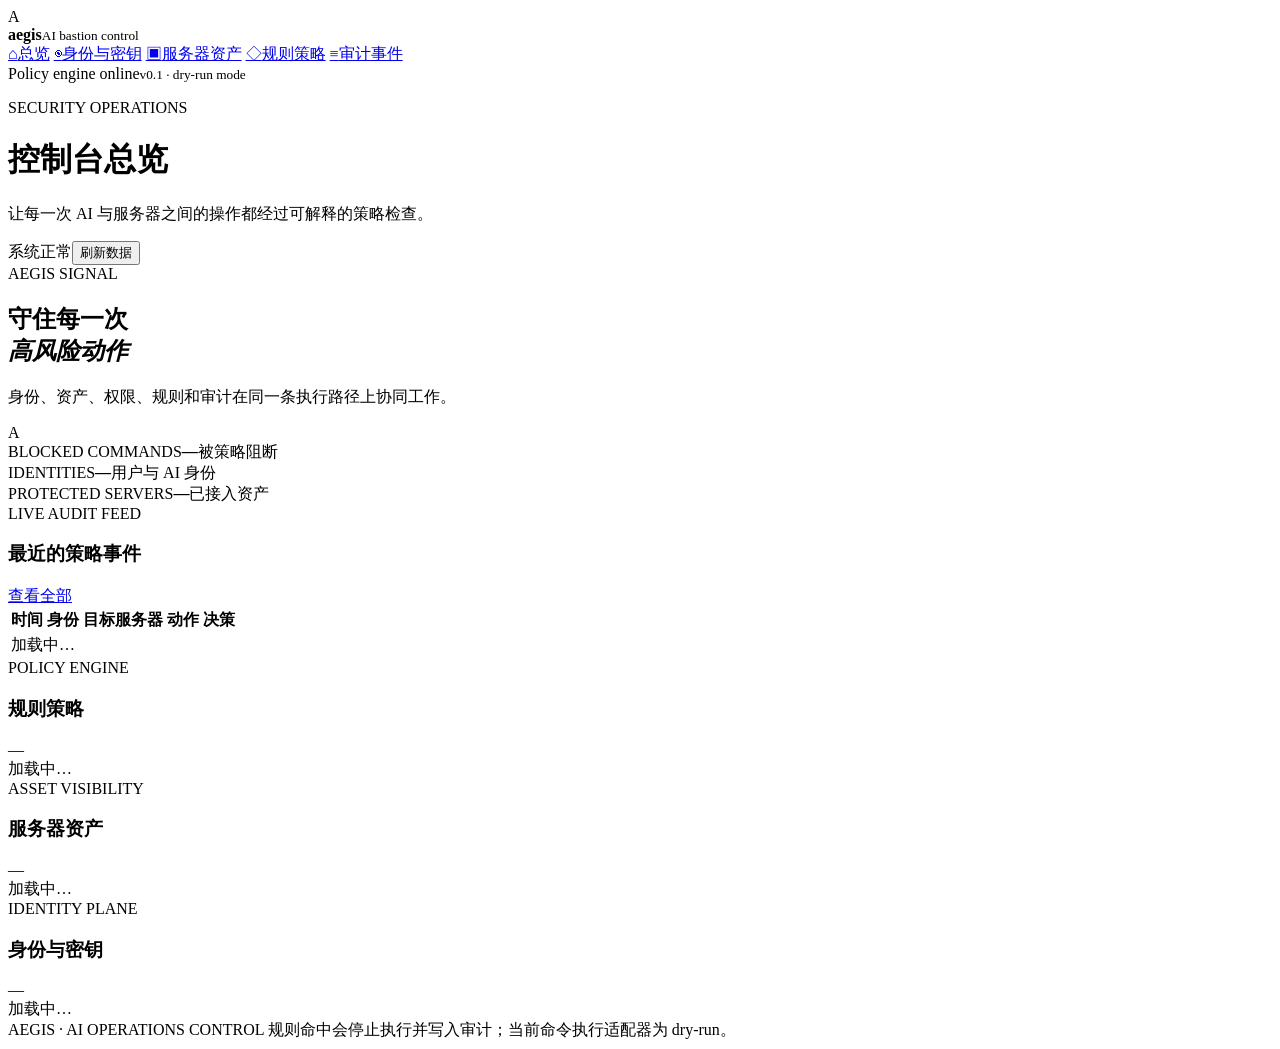
==== 运维笔记/code/aegis/static/index.html @ 76f2ba00 "vault backup: 2026-10-13 11:39:13" ====
<!doctype html>
<html lang="zh-CN">
  <head>
    <meta charset="utf-8" />
    <meta name="viewport" content="width=device-width, initial-scale=1" />
    <title>Aegis · AI Bastion</title>
    <link rel="stylesheet" href="/static/styles.css" />
  </head>
  <body>
    <div class="app-shell">
      <aside class="sidebar">
        <div class="brand"><div class="brand-mark" aria-hidden="true"><span>A</span></div><div><strong>aegis</strong><small>AI bastion control</small></div></div>
        <nav class="nav">
          <a class="nav-item active" href="#overview"><span>⌂</span>总览</a>
          <a class="nav-item" href="#principals"><span>◉</span>身份与密钥</a>
          <a class="nav-item" href="#servers"><span>▣</span>服务器资产</a>
          <a class="nav-item" href="#rules"><span>◇</span>规则策略</a>
          <a class="nav-item" href="#audit"><span>≡</span>审计事件</a>
        </nav>
        <div class="sidebar-bottom"><span class="status-dot"></span><span>Policy engine online</span><small>v0.1 · dry-run mode</small></div>
      </aside>
      <main class="main">
        <header class="topbar"><div><p class="eyebrow">SECURITY OPERATIONS</p><h1>控制台总览</h1><p class="muted">让每一次 AI 与服务器之间的操作都经过可解释的策略检查。</p></div><div class="top-actions"><span class="pill"><span class="status-dot"></span>系统正常</span><button class="ghost" id="refresh">刷新数据</button></div></header>
        <section id="overview" class="hero-grid">
          <article class="hero-card"><div><span class="eyebrow cyan">AEGIS SIGNAL</span><h2>守住每一次<br /><em>高风险动作</em></h2><p>身份、资产、权限、规则和审计在同一条执行路径上协同工作。</p></div><div class="hero-orbit"><div class="orbit orbit-a"></div><div class="orbit orbit-b"></div><div class="hero-mark">A</div></div></article>
          <article class="metric-card accent"><span class="eyebrow">BLOCKED COMMANDS</span><strong id="blocked-count">—</strong><span class="metric-note">被策略阻断</span></article>
          <article class="metric-card"><span class="eyebrow">IDENTITIES</span><strong id="principal-count">—</strong><span class="metric-note">用户与 AI 身份</span></article>
          <article class="metric-card"><span class="eyebrow">PROTECTED SERVERS</span><strong id="server-count">—</strong><span class="metric-note">已接入资产</span></article>
        </section>
        <section class="content-grid">
          <article class="panel wide" id="audit"><div class="panel-head"><div><span class="eyebrow">LIVE AUDIT FEED</span><h3>最近的策略事件</h3></div><a href="#audit">查看全部</a></div><div class="table-wrap"><table><thead><tr><th>时间</th><th>身份</th><th>目标服务器</th><th>动作</th><th>决策</th></tr></thead><tbody id="audit-table"><tr><td colspan="5" class="empty">加载中…</td></tr></tbody></table></div></article>
          <article class="panel" id="rules"><div class="panel-head"><div><span class="eyebrow">POLICY ENGINE</span><h3>规则策略</h3></div><span class="badge cyan-bg" id="rule-count">—</span></div><div id="rule-list" class="rule-list"><div class="empty">加载中…</div></div></article>
          <article class="panel" id="servers"><div class="panel-head"><div><span class="eyebrow">ASSET VISIBILITY</span><h3>服务器资产</h3></div><span class="badge" id="server-badge">—</span></div><div id="server-list" class="server-list"><div class="empty">加载中…</div></div></article>
          <article class="panel" id="principals"><div class="panel-head"><div><span class="eyebrow">IDENTITY PLANE</span><h3>身份与密钥</h3></div><span class="badge gold-bg" id="principal-badge">—</span></div><div id="principal-list" class="principal-list"><div class="empty">加载中…</div></div></article>
        </section>
        <footer>AEGIS · AI OPERATIONS CONTROL <span>规则命中会停止执行并写入审计；当前命令执行适配器为 dry-run。</span></footer>
      </main>
    </div>
    <script src="/static/app.js"></script>
  </body>
</html>
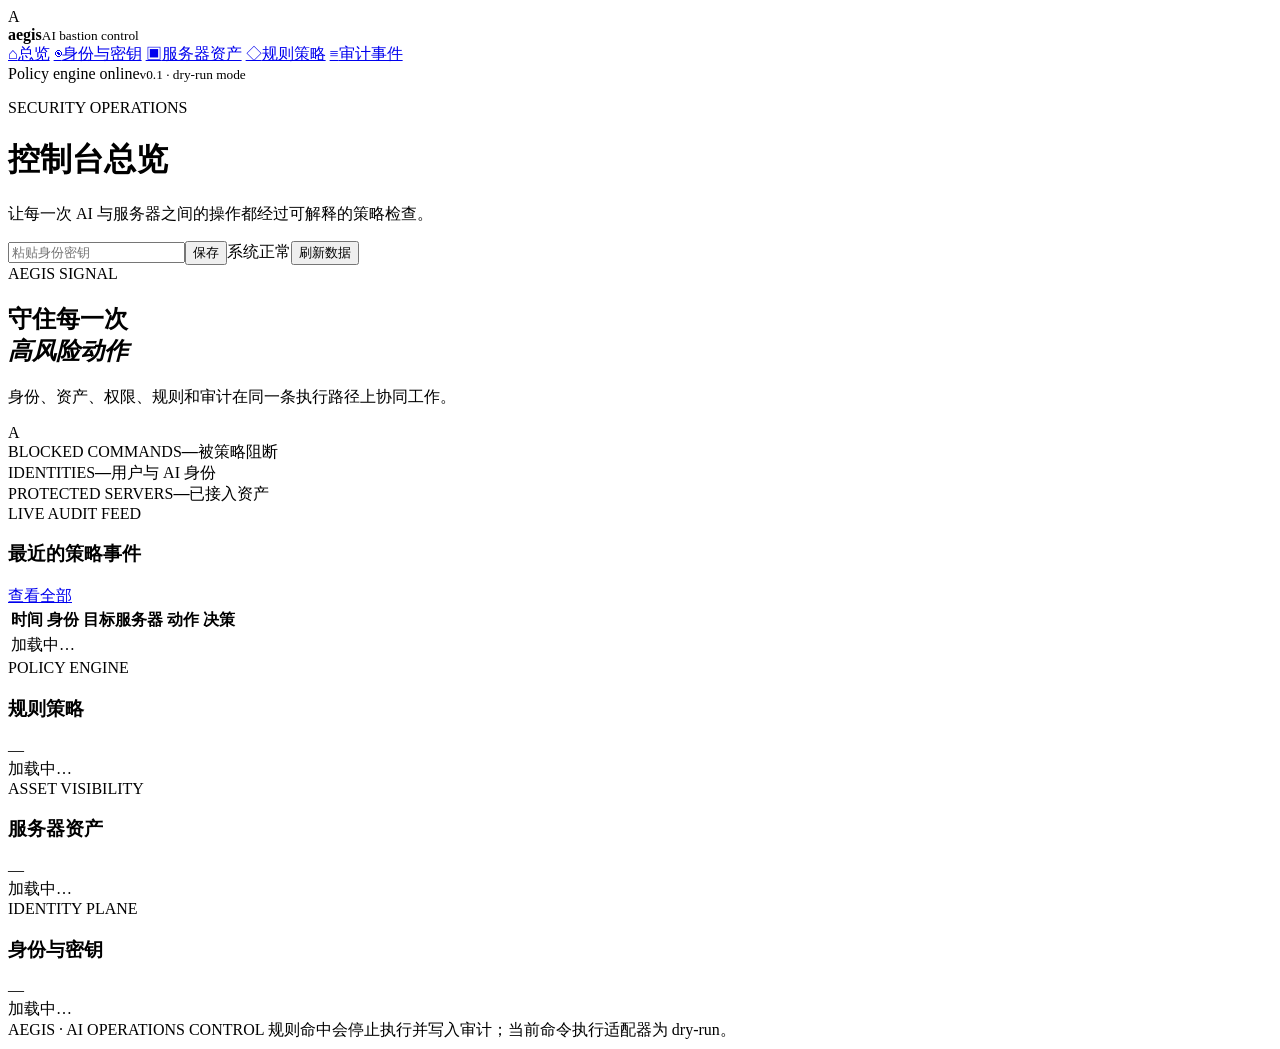
==== commit 0f1287f9: "vault backup: 2026-10-13 11:49:22" ====
--- a/运维笔记/code/aegis/static/index.html
+++ b/运维笔记/code/aegis/static/index.html
@@ -20,7 +20,7 @@
         <div class="sidebar-bottom"><span class="status-dot"></span><span>Policy engine online</span><small>v0.1 · dry-run mode</small></div>
       </aside>
       <main class="main">
-        <header class="topbar"><div><p class="eyebrow">SECURITY OPERATIONS</p><h1>控制台总览</h1><p class="muted">让每一次 AI 与服务器之间的操作都经过可解释的策略检查。</p></div><div class="top-actions"><span class="pill"><span class="status-dot"></span>系统正常</span><button class="ghost" id="refresh">刷新数据</button></div></header>
+        <header class="topbar"><div><p class="eyebrow">SECURITY OPERATIONS</p><h1>控制台总览</h1><p class="muted">让每一次 AI 与服务器之间的操作都经过可解释的策略检查。</p></div><div class="top-actions"><input id="identity-key" class="key-input" type="password" placeholder="粘贴身份密钥" aria-label="身份密钥" /><button class="ghost" id="save-key">保存</button><span class="pill"><span class="status-dot"></span>系统正常</span><button class="ghost" id="refresh">刷新数据</button></div></header>
         <section id="overview" class="hero-grid">
           <article class="hero-card"><div><span class="eyebrow cyan">AEGIS SIGNAL</span><h2>守住每一次<br /><em>高风险动作</em></h2><p>身份、资产、权限、规则和审计在同一条执行路径上协同工作。</p></div><div class="hero-orbit"><div class="orbit orbit-a"></div><div class="orbit orbit-b"></div><div class="hero-mark">A</div></div></article>
           <article class="metric-card accent"><span class="eyebrow">BLOCKED COMMANDS</span><strong id="blocked-count">—</strong><span class="metric-note">被策略阻断</span></article>
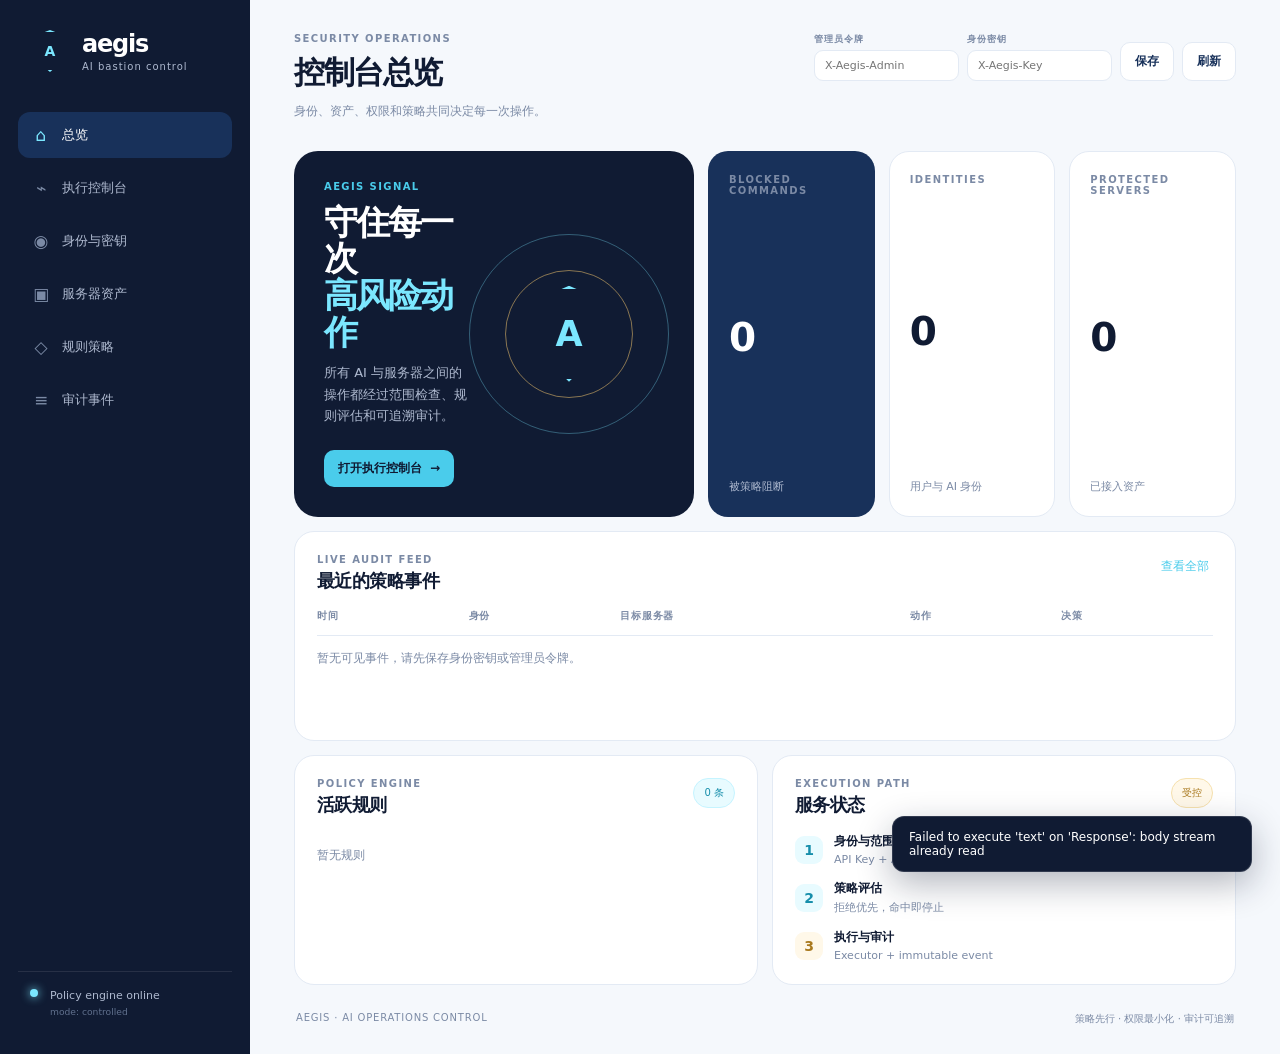
==== commit f97041e0: "vault backup: 2026-10-13 14:41:27" ====
--- a/运维笔记/code/aegis/static/index.html
+++ b/运维笔记/code/aegis/static/index.html
@@ -1,41 +1,65 @@
 <!doctype html>
 <html lang="zh-CN">
-  <head>
-    <meta charset="utf-8" />
-    <meta name="viewport" content="width=device-width, initial-scale=1" />
-    <title>Aegis · AI Bastion</title>
-    <link rel="stylesheet" href="/static/styles.css" />
-  </head>
-  <body>
-    <div class="app-shell">
-      <aside class="sidebar">
-        <div class="brand"><div class="brand-mark" aria-hidden="true"><span>A</span></div><div><strong>aegis</strong><small>AI bastion control</small></div></div>
-        <nav class="nav">
-          <a class="nav-item active" href="#overview"><span>⌂</span>总览</a>
-          <a class="nav-item" href="#principals"><span>◉</span>身份与密钥</a>
-          <a class="nav-item" href="#servers"><span>▣</span>服务器资产</a>
-          <a class="nav-item" href="#rules"><span>◇</span>规则策略</a>
-          <a class="nav-item" href="#audit"><span>≡</span>审计事件</a>
-        </nav>
-        <div class="sidebar-bottom"><span class="status-dot"></span><span>Policy engine online</span><small>v0.1 · dry-run mode</small></div>
-      </aside>
-      <main class="main">
-        <header class="topbar"><div><p class="eyebrow">SECURITY OPERATIONS</p><h1>控制台总览</h1><p class="muted">让每一次 AI 与服务器之间的操作都经过可解释的策略检查。</p></div><div class="top-actions"><input id="identity-key" class="key-input" type="password" placeholder="粘贴身份密钥" aria-label="身份密钥" /><button class="ghost" id="save-key">保存</button><span class="pill"><span class="status-dot"></span>系统正常</span><button class="ghost" id="refresh">刷新数据</button></div></header>
-        <section id="overview" class="hero-grid">
-          <article class="hero-card"><div><span class="eyebrow cyan">AEGIS SIGNAL</span><h2>守住每一次<br /><em>高风险动作</em></h2><p>身份、资产、权限、规则和审计在同一条执行路径上协同工作。</p></div><div class="hero-orbit"><div class="orbit orbit-a"></div><div class="orbit orbit-b"></div><div class="hero-mark">A</div></div></article>
+<head>
+  <meta charset="utf-8" />
+  <meta name="viewport" content="width=device-width, initial-scale=1" />
+  <title>Aegis · AI Bastion Control</title>
+  <link rel="stylesheet" href="./styles.css" />
+</head>
+<body>
+  <div class="app-shell">
+    <aside class="sidebar">
+      <div class="brand"><div class="brand-mark"><span>A</span></div><div><strong>aegis</strong><small>AI bastion control</small></div></div>
+      <nav class="nav" aria-label="主导航">
+        <button class="nav-item active" data-view="overview"><span>⌂</span>总览</button>
+        <button class="nav-item" data-view="execute"><span>⌁</span>执行控制台</button>
+        <button class="nav-item" data-view="principals"><span>◉</span>身份与密钥</button>
+        <button class="nav-item" data-view="servers"><span>▣</span>服务器资产</button>
+        <button class="nav-item" data-view="rules"><span>◇</span>规则策略</button>
+        <button class="nav-item" data-view="audit"><span>≡</span>审计事件</button>
+      </nav>
+      <div class="sidebar-bottom"><span class="status-dot"></span><span id="engine-status">Policy engine online</span><small id="engine-mode">mode: dry-run</small></div>
+    </aside>
+    <main class="main">
+      <header class="topbar">
+        <div><p class="eyebrow">SECURITY OPERATIONS</p><h1 id="page-title">控制台总览</h1><p class="muted">身份、资产、权限和策略共同决定每一次操作。</p></div>
+        <div class="top-actions">
+          <label class="token-field"><span>管理员令牌</span><input id="admin-key" type="password" placeholder="X-Aegis-Admin" autocomplete="off" /></label>
+          <label class="token-field"><span>身份密钥</span><input id="identity-key" type="password" placeholder="X-Aegis-Key" autocomplete="off" /></label>
+          <button class="button secondary" id="save-credentials">保存</button>
+          <button class="button secondary" id="refresh">刷新</button>
+        </div>
+      </header>
+
+      <section class="view active" id="view-overview">
+        <div class="hero-grid">
+          <article class="hero-card"><div><span class="eyebrow cyan">AEGIS SIGNAL</span><h2>守住每一次<br /><em>高风险动作</em></h2><p>所有 AI 与服务器之间的操作都经过范围检查、规则评估和可追溯审计。</p><button class="button cyan-button" data-view="execute">打开执行控制台 <span>→</span></button></div><div class="hero-orbit"><div class="orbit orbit-a"></div><div class="orbit orbit-b"></div><div class="hero-mark">A</div></div></article>
           <article class="metric-card accent"><span class="eyebrow">BLOCKED COMMANDS</span><strong id="blocked-count">—</strong><span class="metric-note">被策略阻断</span></article>
           <article class="metric-card"><span class="eyebrow">IDENTITIES</span><strong id="principal-count">—</strong><span class="metric-note">用户与 AI 身份</span></article>
           <article class="metric-card"><span class="eyebrow">PROTECTED SERVERS</span><strong id="server-count">—</strong><span class="metric-note">已接入资产</span></article>
-        </section>
-        <section class="content-grid">
-          <article class="panel wide" id="audit"><div class="panel-head"><div><span class="eyebrow">LIVE AUDIT FEED</span><h3>最近的策略事件</h3></div><a href="#audit">查看全部</a></div><div class="table-wrap"><table><thead><tr><th>时间</th><th>身份</th><th>目标服务器</th><th>动作</th><th>决策</th></tr></thead><tbody id="audit-table"><tr><td colspan="5" class="empty">加载中…</td></tr></tbody></table></div></article>
-          <article class="panel" id="rules"><div class="panel-head"><div><span class="eyebrow">POLICY ENGINE</span><h3>规则策略</h3></div><span class="badge cyan-bg" id="rule-count">—</span></div><div id="rule-list" class="rule-list"><div class="empty">加载中…</div></div></article>
-          <article class="panel" id="servers"><div class="panel-head"><div><span class="eyebrow">ASSET VISIBILITY</span><h3>服务器资产</h3></div><span class="badge" id="server-badge">—</span></div><div id="server-list" class="server-list"><div class="empty">加载中…</div></div></article>
-          <article class="panel" id="principals"><div class="panel-head"><div><span class="eyebrow">IDENTITY PLANE</span><h3>身份与密钥</h3></div><span class="badge gold-bg" id="principal-badge">—</span></div><div id="principal-list" class="principal-list"><div class="empty">加载中…</div></div></article>
-        </section>
-        <footer>AEGIS · AI OPERATIONS CONTROL <span>规则命中会停止执行并写入审计；当前命令执行适配器为 dry-run。</span></footer>
-      </main>
-    </div>
-    <script src="/static/app.js"></script>
-  </body>
+        </div>
+        <div class="content-grid">
+          <article class="panel wide"><div class="panel-head"><div><span class="eyebrow">LIVE AUDIT FEED</span><h3>最近的策略事件</h3></div><button class="link-button" data-view="audit">查看全部</button></div><div class="table-wrap"><table><thead><tr><th>时间</th><th>身份</th><th>目标服务器</th><th>动作</th><th>决策</th></tr></thead><tbody id="overview-audit"><tr><td colspan="5" class="empty">加载中…</td></tr></tbody></table></div></article>
+          <article class="panel"><div class="panel-head"><div><span class="eyebrow">POLICY ENGINE</span><h3>活跃规则</h3></div><span class="badge cyan-bg" id="rule-count">—</span></div><div id="overview-rules" class="rule-list"></div></article>
+          <article class="panel"><div class="panel-head"><div><span class="eyebrow">EXECUTION PATH</span><h3>服务状态</h3></div><span class="badge gold-bg">受控</span></div><div class="status-stack"><div><span class="status-icon cyan-icon">1</span><div><strong>身份与范围</strong><span>API Key + Access Grant</span></div></div><div><span class="status-icon cyan-icon">2</span><div><strong>策略评估</strong><span>拒绝优先，命中即停止</span></div></div><div><span class="status-icon gold-icon">3</span><div><strong>执行与审计</strong><span>Executor + immutable event</span></div></div></div></article>
+        </div>
+      </section>
+
+      <section class="view" id="view-execute"><div class="section-intro"><div><span class="eyebrow">CONTROLLED EXECUTION</span><h2>执行控制台</h2><p>命令必须使用身份密钥，并且目标服务器已授权。当前默认 dry-run；开启 SSH 模式后才会连接远端。</p></div><span class="badge cyan-bg">policy gate enabled</span></div><div class="content-grid two-column"><article class="panel"><form id="execute-form"><label>目标服务器<select id="execute-server" required><option value="">请先保存身份密钥</option></select></label><label>命令<textarea id="execute-command" rows="5" required placeholder="例如：uname -a"></textarea></label><button class="button primary" type="submit">提交策略检查 <span>→</span></button></form></article><article class="panel result-panel"><span class="eyebrow">EXECUTION RESULT</span><div id="execution-result" class="result-empty">执行结果会显示在这里。</div></article></div></section>
+
+      <section class="view" id="view-principals"><div class="section-intro"><div><span class="eyebrow">IDENTITY PLANE</span><h2>身份与密钥</h2><p>管理员创建用户或 AI 身份，明文密钥只在创建响应中出现一次。</p></div></div><div class="content-grid two-column"><article class="panel"><div class="panel-head"><div><span class="eyebrow">ISSUE CREDENTIAL</span><h3>发放新身份</h3></div></div><form id="principal-form" class="form-grid"><label>名称<input id="principal-name" required placeholder="ops-agent" /></label><label>类型<select id="principal-kind"><option value="ai">AI Agent</option><option value="user">用户</option></select></label><button class="button primary" type="submit">生成密钥</button></form></article><article class="panel"><div class="panel-head"><div><span class="eyebrow">IDENTITIES</span><h3>已登记身份</h3></div><span class="badge gold-bg" id="principal-badge">—</span></div><div id="principal-list" class="principal-list"></div></article></div></section>
+
+      <section class="view" id="view-servers"><div class="section-intro"><div><span class="eyebrow">ASSET VISIBILITY</span><h2>服务器资产</h2><p>资产由管理员登记，身份只能看到被授权的服务器。</p></div></div><div class="content-grid two-column"><article class="panel"><div class="panel-head"><div><span class="eyebrow">REGISTER ASSET</span><h3>添加服务器</h3></div></div><form id="server-form" class="form-grid"><label>名称<input id="server-name" required placeholder="prod-api-01" /></label><label>地址<input id="server-address" required placeholder="10.20.1.10" /></label><label>环境<select id="server-environment"><option>production</option><option>staging</option><option>development</option></select></label><label>SSH 用户<input id="server-username" placeholder="ops" /></label><label>SSH 端口<input id="server-port" type="number" value="22" min="1" max="65535" /></label><label>标签<input id="server-tags" placeholder="api,critical" /></label><label>known_hosts 路径<input id="server-known-hosts" placeholder="/etc/aegis/known_hosts" /></label><label>凭据引用<input id="server-credential" placeholder="secret://prod-api" /></label><button class="button primary" type="submit">登记服务器</button></form></article><article class="panel"><div class="panel-head"><div><span class="eyebrow">PROTECTED INVENTORY</span><h3>服务器列表</h3></div><span class="badge" id="server-badge">—</span></div><div id="server-list" class="server-list"></div></article><article class="panel wide"><div class="panel-head"><div><span class="eyebrow">ACCESS GRANT</span><h3>授权身份访问服务器</h3></div></div><form id="grant-form" class="inline-form"><select id="grant-principal" required><option value="">身份</option></select><select id="grant-server" required><option value="">服务器</option></select><select id="grant-action"><option value="execute">允许执行</option><option value="read">仅查看</option><option value="read,execute">查看与执行</option></select><button class="button primary" type="submit">保存授权</button></form></article></div></section>
+
+      <section class="view" id="view-rules"><div class="section-intro"><div><span class="eyebrow">POLICY ENGINE</span><h2>规则策略</h2><p>新增规则不会改变执行路径；规则通过统一的 evaluate 接口参与决策。</p></div></div><div class="content-grid two-column"><article class="panel"><div class="panel-head"><div><span class="eyebrow">ADD POLICY</span><h3>添加阻断规则</h3></div></div><form id="rule-form" class="form-grid"><label>规则 ID<input id="rule-id" required placeholder="deny-sensitive-path" /></label><label>名称<input id="rule-name" required placeholder="敏感目录保护" /></label><label>正则表达式<input id="rule-pattern" required placeholder="/etc/shadow|/root" /></label><label>阻断原因<input id="rule-reason" required placeholder="禁止访问敏感文件" /></label><label>严重级别<select id="rule-severity"><option>critical</option><option>high</option><option>medium</option></select></label><button class="button primary" type="submit">启用规则</button></form></article><article class="panel"><div class="panel-head"><div><span class="eyebrow">ACTIVE POLICIES</span><h3>已加载规则</h3></div><span class="badge cyan-bg" id="rules-badge">—</span></div><div id="rule-list" class="rule-list"></div></article></div></section>
+
+      <section class="view" id="view-audit"><div class="section-intro"><div><span class="eyebrow">IMMUTABLE OPERATIONS LOG</span><h2>审计事件</h2><p>允许、阻断、权限拒绝和执行结果统一进入审计记录。</p></div><button class="button secondary" id="refresh-audit">刷新审计</button></div><article class="panel"><div class="table-wrap"><table><thead><tr><th>ID</th><th>时间</th><th>身份</th><th>目标</th><th>命令</th><th>决策</th><th>规则</th></tr></thead><tbody id="audit-table"><tr><td colspan="7" class="empty">加载中…</td></tr></tbody></table></div></article></section>
+
+      <footer>AEGIS · AI OPERATIONS CONTROL <span>策略先行 · 权限最小化 · 审计可追溯</span></footer>
+    </main>
+  </div>
+  <div class="toast" id="toast" role="status"></div>
+  <div class="modal" id="secret-modal"><div class="modal-card"><div class="panel-head"><div><span class="eyebrow">ONE-TIME SECRET</span><h3>请立即保存密钥</h3></div><button class="icon-button" data-close-modal>×</button></div><p class="muted">关闭后 Aegis 不会再次显示这段明文密钥。</p><code id="secret-value"></code><button class="button primary" data-close-modal>我已保存</button></div></div>
+  <script src="./app.js"></script>
+</body>
 </html>
--- a/运维笔记/code/aegis/static/styles.css
+++ b/运维笔记/code/aegis/static/styles.css
@@ -0,0 +1 @@
+:root{--ink:#101b33;--ink2:#18315a;--cyan:#4acceb;--cyan-light:#7be7ff;--gold:#f2c66d;--paper:#f5f8fc;--muted:#7b8aa5;--line:#e3eaf4;--red:#d35f6f;--green:#19a3a4;--white:#fff}*{box-sizing:border-box}html{background:var(--paper)}body{margin:0;background:var(--paper);color:var(--ink);font-family:Inter,ui-sans-serif,system-ui,-apple-system,"Segoe UI",sans-serif;font-size:14px}button,input,select,textarea{font:inherit}button{cursor:pointer}button:focus-visible,input:focus-visible,select:focus-visible,textarea:focus-visible{outline:3px solid #7be7ff80;outline-offset:2px}.app-shell{display:flex;min-height:100vh}.sidebar{width:250px;flex:0 0 250px;background:var(--ink);color:#fff;padding:30px 18px 20px;display:flex;flex-direction:column}.brand{display:flex;align-items:center;gap:12px;padding:0 12px 40px}.brand strong{font-size:24px;letter-spacing:-.05em}.brand small{display:block;margin-top:3px;color:#aeb9cf;font-size:10px;letter-spacing:.1em}.brand-mark{width:40px;height:42px;border:2px solid var(--cyan-light);clip-path:polygon(50% 0,94% 16%,88% 69%,50% 100%,12% 69%,6% 16%);display:grid;place-items:center;color:var(--cyan-light);font-weight:800;box-shadow:0 0 25px #4acceb50}.nav{display:grid;gap:7px}.nav-item{border:0;background:transparent;color:#aeb9cf;text-align:left;padding:13px 14px;border-radius:12px;display:flex;gap:12px;align-items:center;font-size:13px}.nav-item span{width:18px;text-align:center;color:#7b8aa5;font-size:17px}.nav-item:hover,.nav-item.active{color:#fff;background:var(--ink2)}.nav-item.active span{color:var(--cyan-light)}.sidebar-bottom{margin-top:auto;display:grid;grid-template-columns:12px 1fr;gap:4px 8px;padding:17px 12px;border-top:1px solid #ffffff18;color:#aeb9cf;font-size:11px}.sidebar-bottom small{grid-column:2;color:#60708d}.status-dot{width:8px;height:8px;background:var(--cyan-light);border-radius:50%;display:inline-block;box-shadow:0 0 10px var(--cyan-light)}.main{flex:1;max-width:1600px;padding:33px 44px 28px;min-width:0}.topbar{display:flex;justify-content:space-between;gap:24px;align-items:flex-start;margin-bottom:30px}.eyebrow{display:block;color:var(--muted);font-size:10px;font-weight:800;letter-spacing:.14em}.eyebrow.cyan{color:var(--cyan)}h1,h2,h3,p{margin:0}h1{margin-top:8px;font-size:31px;letter-spacing:-.045em}h2{font-size:34px;line-height:1.08;letter-spacing:-.055em;margin:12px 0}h2 em{font-style:normal;color:var(--cyan-light)}h3{font-size:18px;line-height:1.2;margin-top:5px;letter-spacing:-.03em}.muted{color:var(--muted);font-size:12px;line-height:1.55;margin-top:8px}.top-actions{display:flex;align-items:flex-end;gap:8px;flex-wrap:wrap;justify-content:flex-end}.token-field{display:grid;gap:4px}.token-field span{color:var(--muted);font-size:9px;font-weight:800;letter-spacing:.1em}.token-field input{width:145px;border:1px solid var(--line);border-radius:9px;background:#fff;padding:8px 10px;color:var(--ink);font-size:11px}.button{border:0;border-radius:10px;padding:10px 14px;font-weight:700;font-size:12px;display:inline-flex;gap:8px;align-items:center;justify-content:center}.button.primary{background:var(--ink2);color:#fff}.button.primary:hover{background:var(--ink)}.button.secondary{border:1px solid var(--line);background:#fff;color:var(--ink2)}.button.secondary:hover{border-color:var(--cyan)}.cyan-button{margin-top:23px;background:var(--cyan);color:var(--ink)}.cyan-button:hover{background:var(--cyan-light)}.link-button{border:0;background:none;color:var(--cyan);font-size:12px;padding:4px}.hero-grid{display:grid;grid-template-columns:minmax(370px,2.4fr) repeat(3,minmax(145px,1fr));gap:14px;margin-bottom:14px}.hero-card{min-height:248px;background:var(--ink);border-radius:24px;color:#fff;padding:30px;display:flex;justify-content:space-between;overflow:hidden;position:relative}.hero-card p{color:#aeb9cf;max-width:380px;font-size:13px;line-height:1.65}.hero-orbit{width:220px;min-width:190px;position:relative;display:grid;place-items:center}.orbit{border:1px solid #7be7ff55;border-radius:50%;position:absolute}.orbit-a{width:200px;height:200px}.orbit-b{width:128px;height:128px;border-color:#f2c66d88}.hero-mark{width:80px;height:96px;border:3px solid var(--cyan-light);clip-path:polygon(50% 0,94% 16%,88% 69%,50% 100%,12% 69%,6% 16%);display:grid;place-items:center;color:var(--cyan-light);font-size:35px;font-weight:800;box-shadow:0 0 38px #4acceb70}.metric-card{background:#fff;border:1px solid var(--line);border-radius:20px;padding:22px 20px;min-height:144px;display:flex;flex-direction:column;justify-content:space-between}.metric-card.accent{background:var(--ink2);color:#fff;border-color:transparent}.metric-card strong{font-size:39px;letter-spacing:-.07em}.metric-note{color:var(--muted);font-size:11px}.accent .metric-note{color:#aeb9cf}.content-grid{display:grid;grid-template-columns:repeat(2,minmax(0,1fr));gap:14px}.content-grid.two-column{grid-template-columns:minmax(300px,.9fr) minmax(0,1.1fr)}.panel{background:#fff;border:1px solid var(--line);border-radius:20px;padding:22px;min-height:210px}.panel.wide{grid-column:1/-1}.panel-head{display:flex;justify-content:space-between;align-items:flex-start;gap:12px;margin-bottom:18px}.table-wrap{overflow:auto}table{border-collapse:collapse;width:100%;font-size:12px}th{text-align:left;color:var(--muted);font-size:10px;letter-spacing:.08em;font-weight:800;padding:0 14px 12px 0;white-space:nowrap}td{border-top:1px solid var(--line);padding:13px 14px 13px 0;color:var(--ink2);white-space:nowrap}.sub{display:block;color:var(--muted);font-size:11px;margin-top:4px;max-width:260px;overflow:hidden;text-overflow:ellipsis}.decision{display:inline-block;padding:5px 8px;border-radius:999px;font-size:10px;font-weight:800}.decision.blocked{background:#fff0f1;color:var(--red)}.decision.allowed{background:#e8fbff;color:#168eab}.badge{padding:7px 10px;border-radius:999px;background:#fff;border:1px solid var(--line);font-size:10px;color:var(--muted);display:inline-flex;gap:6px;align-items:center;white-space:nowrap}.gold-bg{background:#fff8e9;color:#a9791e;border-color:#f6e1ae}.cyan-bg{background:#e8fbff;color:#168eab;border-color:#c5f4ff}.rule-list,.server-list,.principal-list{display:grid;gap:9px}.rule-item,.server-item,.principal-item{padding:12px;border:1px solid var(--line);border-radius:13px;display:flex;justify-content:space-between;gap:12px;align-items:flex-start}.rule-item strong,.server-item strong,.principal-item strong{font-size:12px}.rule-severity{color:var(--red);font-size:10px;font-weight:800}.server-status{color:var(--green);font-size:10px;font-weight:700}.kind{font-size:10px;color:var(--ink2);background:#edf2f8;border-radius:6px;padding:4px 7px}.status-stack{display:grid;gap:14px;margin-top:18px}.status-stack>div{display:flex;gap:11px;align-items:center}.status-stack strong{display:block;font-size:12px}.status-stack span:not(.status-icon){display:block;color:var(--muted);font-size:11px;margin-top:3px}.status-icon{width:28px;height:28px;border-radius:9px;display:grid;place-items:center;font-weight:800}.cyan-icon{color:#168eab;background:#e8fbff}.gold-icon{color:#a9791e;background:#fff8e9}.section-intro{display:flex;justify-content:space-between;align-items:flex-start;gap:20px;margin-bottom:22px}.section-intro h2{margin-top:7px}.view{display:none}.view.active{display:block}.form-grid{display:grid;grid-template-columns:1fr 1fr;gap:13px}.form-grid label,.inline-form label,#execute-form label{display:grid;gap:6px;color:var(--muted);font-size:11px;font-weight:700}.form-grid input,.form-grid select,.inline-form select,#execute-form select,#execute-form textarea{border:1px solid var(--line);border-radius:9px;padding:10px;background:#fff;color:var(--ink2);font-size:12px;min-width:0}.form-grid button{grid-column:1/-1}.inline-form{display:flex;gap:10px;align-items:center}.inline-form select{flex:1}.inline-form .button{flex:0 0 auto}.result-panel{display:flex;flex-direction:column}.result-empty{color:var(--muted);font-size:12px;border:1px dashed var(--line);border-radius:12px;padding:20px;margin-top:20px;min-height:145px;white-space:pre-wrap}.result-success{color:var(--green);background:#effcfb;border:1px solid #c6f1ec;border-radius:12px;padding:16px;margin-top:20px;white-space:pre-wrap;font-size:12px;line-height:1.6}.result-error{color:var(--red);background:#fff3f4;border:1px solid #f4cdd2;border-radius:12px;padding:16px;margin-top:20px;white-space:pre-wrap;font-size:12px;line-height:1.6}#execute-form{display:grid;gap:16px}#execute-form textarea{resize:vertical;line-height:1.5}.empty{color:var(--muted);font-size:12px;padding:14px 0}footer{padding:27px 2px 0;color:var(--muted);font-size:10px;letter-spacing:.08em}footer span{float:right;letter-spacing:0}.toast{position:fixed;right:28px;bottom:28px;z-index:30;max-width:360px;color:#fff;background:var(--ink);border:1px solid #ffffff22;border-radius:12px;padding:13px 16px;font-size:12px;box-shadow:0 12px 35px #101b3350;opacity:0;transform:translateY(12px);transition:.2s}.toast.show{opacity:1;transform:translateY(0)}.modal{position:fixed;inset:0;background:#101b3380;display:none;place-items:center;z-index:20;padding:20px}.modal.open{display:grid}.modal-card{max-width:480px;width:100%;background:#fff;border-radius:20px;padding:24px;box-shadow:0 20px 70px #101b3355}.modal-card code{display:block;word-break:break-all;background:#f1f5fa;color:var(--ink2);padding:15px;border-radius:10px;margin:16px 0;font-size:13px}.icon-button{border:0;background:none;color:var(--muted);font-size:24px}.metrics-line{color:var(--muted);font-size:12px}@media(max-width:1180px){.hero-grid{grid-template-columns:2fr 1fr}.hero-card{grid-row:span 2}.content-grid.two-column{grid-template-columns:1fr}}@media(max-width:860px){.sidebar{width:205px;flex-basis:205px}.main{padding:26px 24px}.topbar{display:block}.top-actions{justify-content:flex-start;margin-top:18px}.hero-grid{display:block}.hero-card,.metric-card{margin-bottom:12px}}@media(max-width:650px){.app-shell{display:block}.sidebar{width:100%;padding:18px}.brand{padding-bottom:18px}.nav{display:flex;overflow:auto}.nav-item{white-space:nowrap}.sidebar-bottom{display:none}.main{padding:22px 15px}.top-actions{align-items:flex-end}.token-field input{width:130px}.content-grid,.content-grid.two-column{grid-template-columns:1fr}.panel.wide{grid-column:auto}.form-grid{grid-template-columns:1fr}.inline-form{display:grid;grid-template-columns:1fr}.hero-card{min-height:290px;padding:24px}.hero-orbit{position:absolute;right:-38px;opacity:.55}footer span{display:block;float:none;margin-top:9px}}
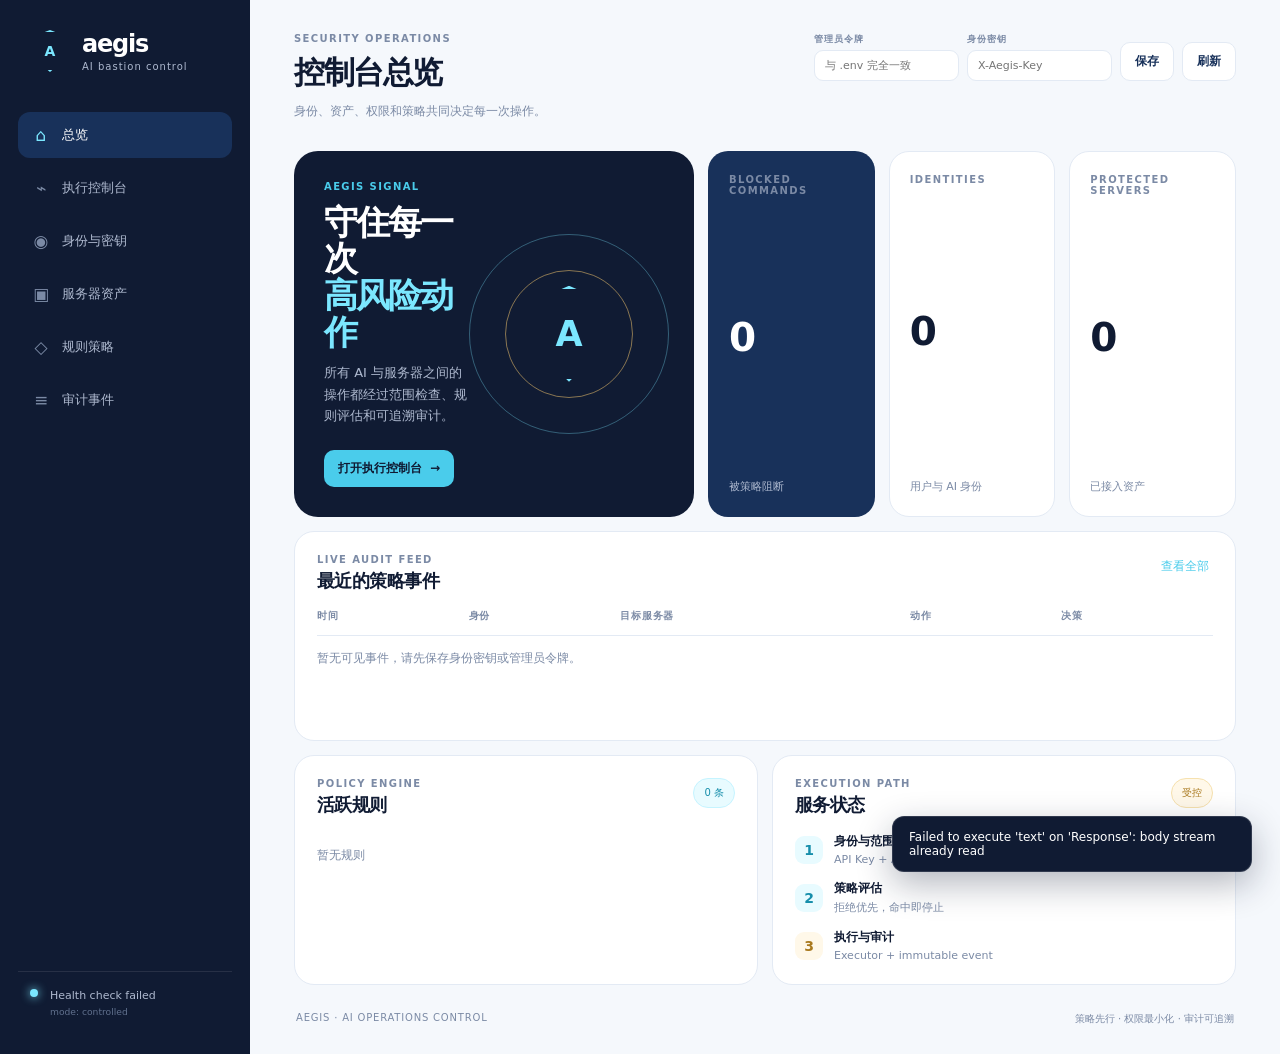
==== commit 57095ede: "vault backup: 2026-10-13 16:02:23" ====
--- a/运维笔记/code/aegis/static/index.html
+++ b/运维笔记/code/aegis/static/index.html
@@ -24,7 +24,7 @@
       <header class="topbar">
         <div><p class="eyebrow">SECURITY OPERATIONS</p><h1 id="page-title">控制台总览</h1><p class="muted">身份、资产、权限和策略共同决定每一次操作。</p></div>
         <div class="top-actions">
-          <label class="token-field"><span>管理员令牌</span><input id="admin-key" type="password" placeholder="X-Aegis-Admin" autocomplete="off" /></label>
+          <label class="token-field"><span>管理员令牌</span><input id="admin-key" type="password" placeholder="与 .env 完全一致" autocomplete="off" /></label>
           <label class="token-field"><span>身份密钥</span><input id="identity-key" type="password" placeholder="X-Aegis-Key" autocomplete="off" /></label>
           <button class="button secondary" id="save-credentials">保存</button>
           <button class="button secondary" id="refresh">刷新</button>
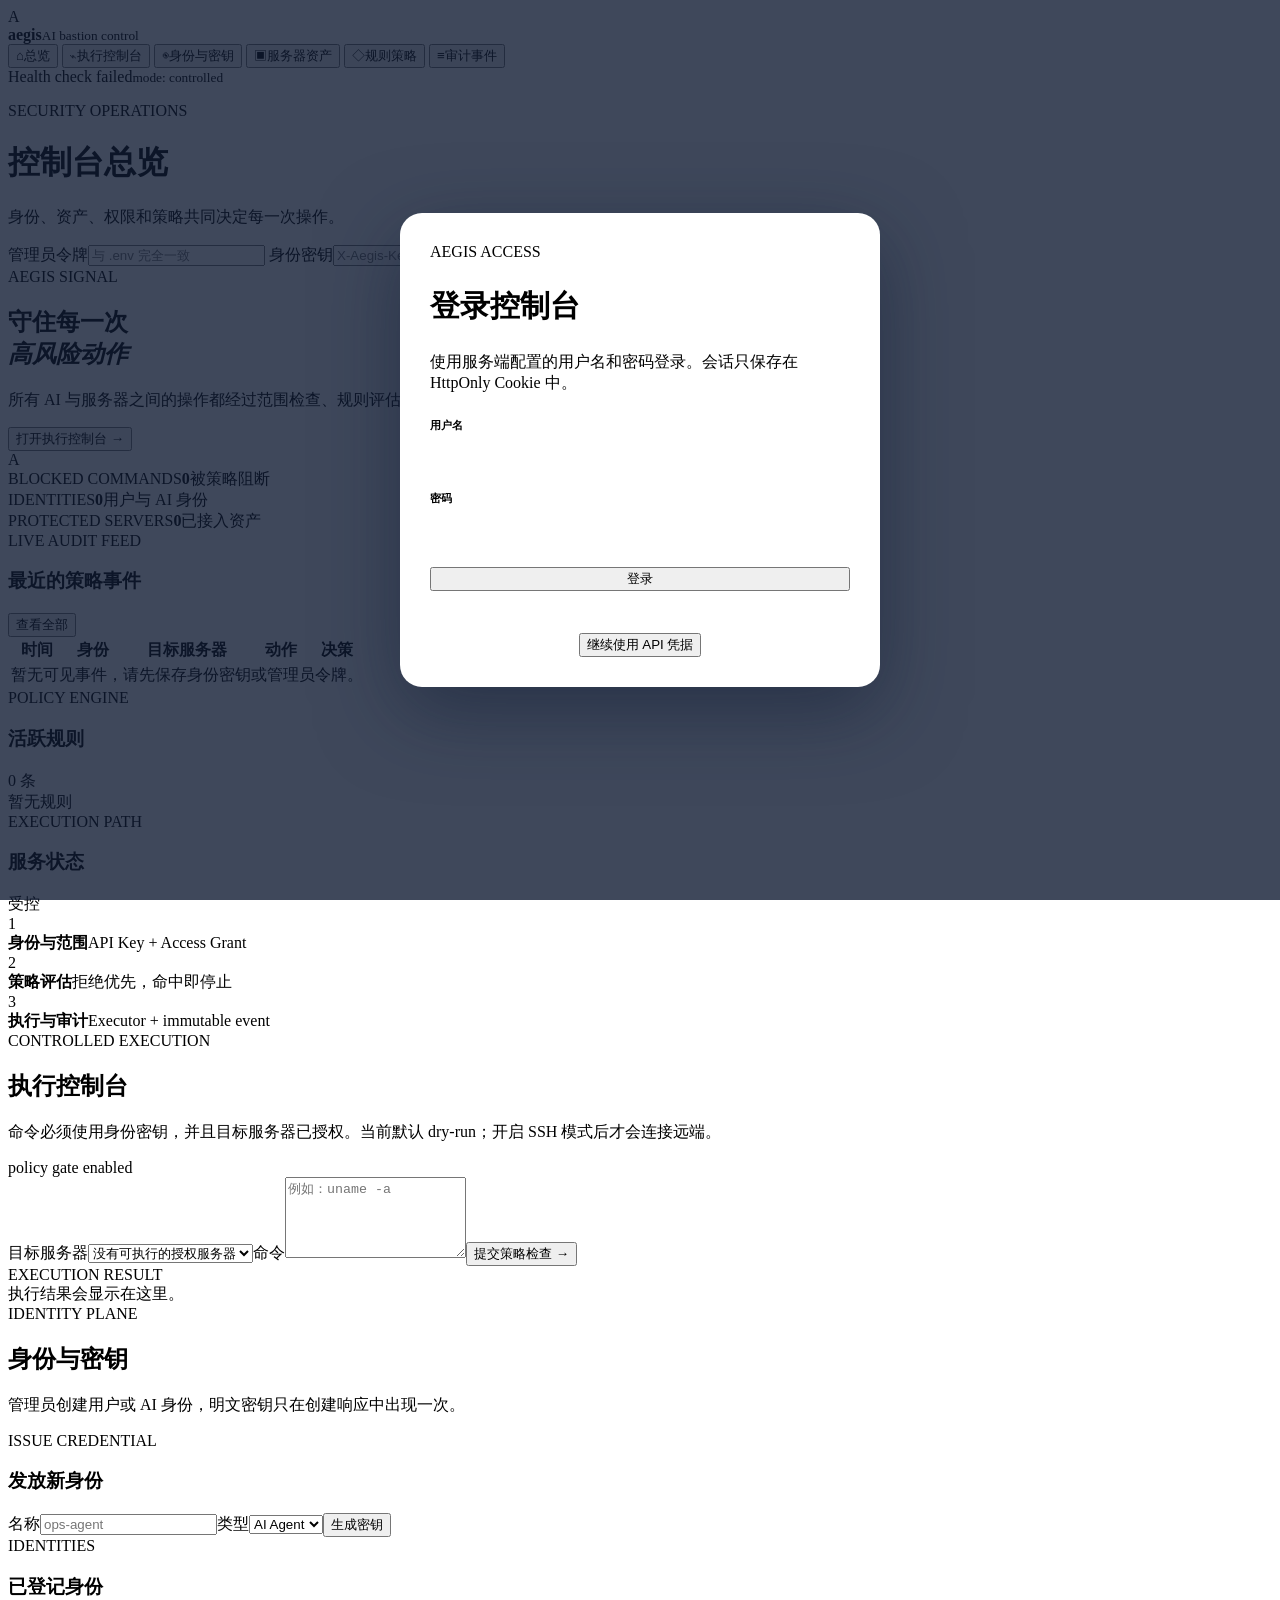
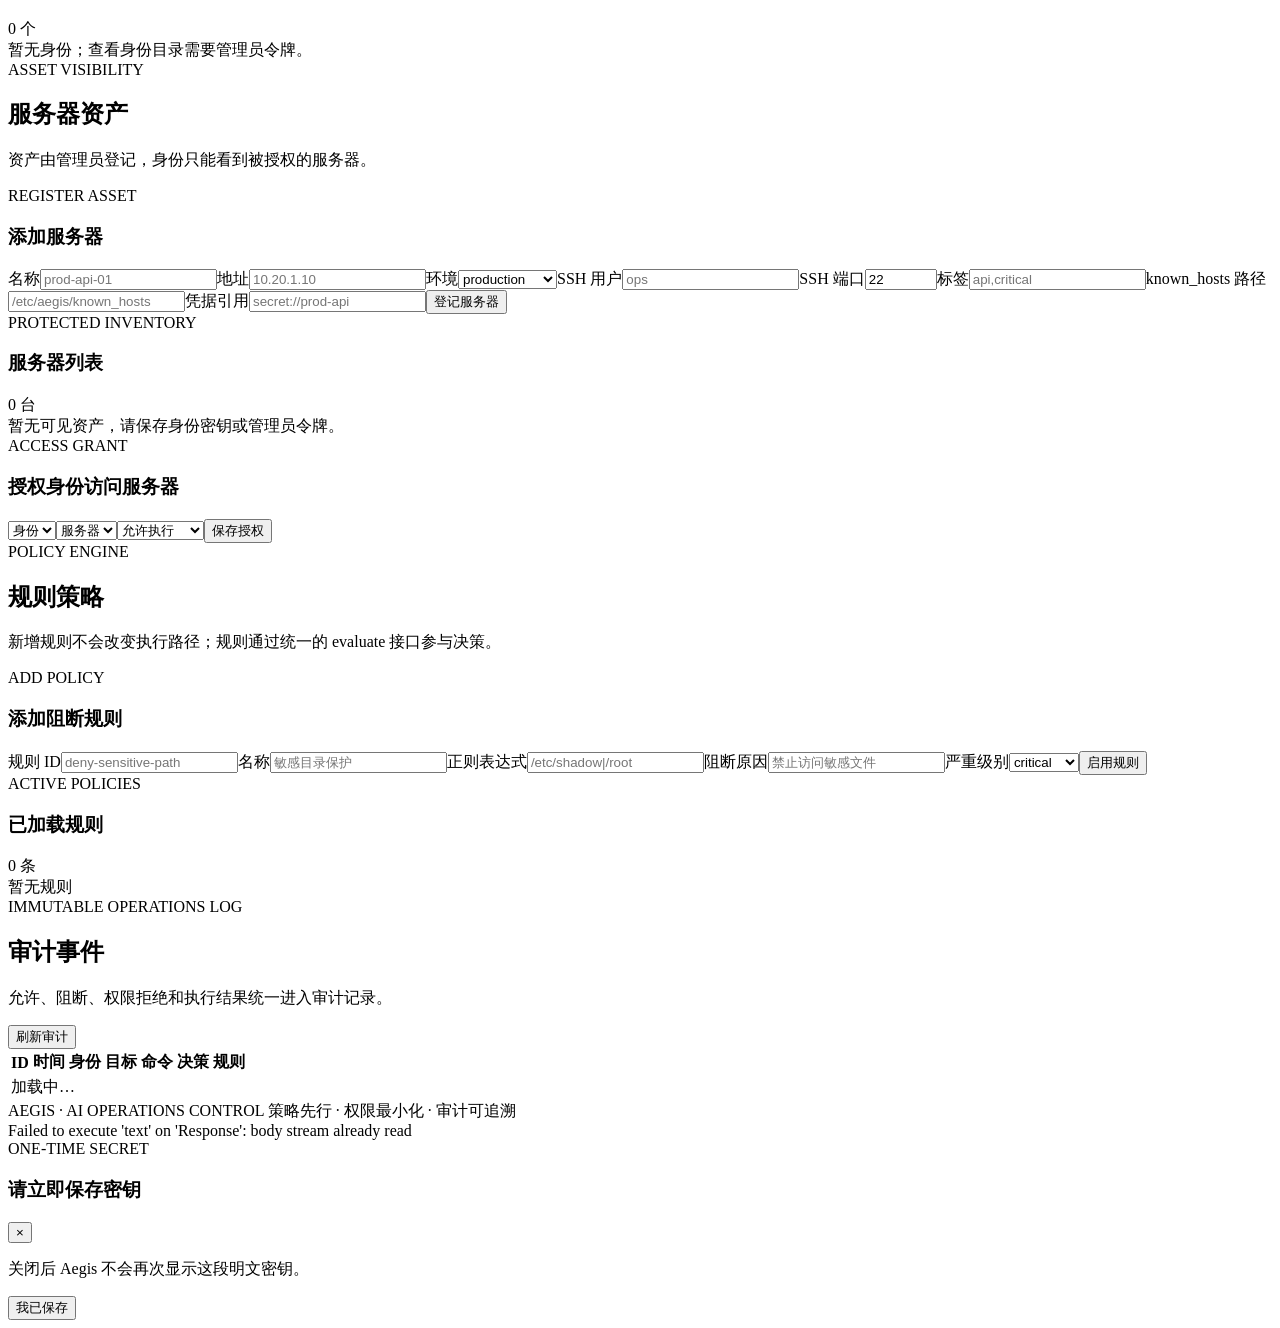
==== commit 43f8d122: "vault backup: 2026-10-19 19:32:50" ====
--- a/运维笔记/code/aegis/static/index.html
+++ b/运维笔记/code/aegis/static/index.html
@@ -24,6 +24,8 @@
       <header class="topbar">
         <div><p class="eyebrow">SECURITY OPERATIONS</p><h1 id="page-title">控制台总览</h1><p class="muted">身份、资产、权限和策略共同决定每一次操作。</p></div>
         <div class="top-actions">
+          <span class="session-user" id="session-user"></span>
+          <button class="button secondary" id="logout" type="button" hidden>退出登录</button>
           <label class="token-field"><span>管理员令牌</span><input id="admin-key" type="password" placeholder="与 .env 完全一致" autocomplete="off" /></label>
           <label class="token-field"><span>身份密钥</span><input id="identity-key" type="password" placeholder="X-Aegis-Key" autocomplete="off" /></label>
           <button class="button secondary" id="save-credentials">保存</button>
@@ -60,6 +62,20 @@
   </div>
   <div class="toast" id="toast" role="status"></div>
   <div class="modal" id="secret-modal"><div class="modal-card"><div class="panel-head"><div><span class="eyebrow">ONE-TIME SECRET</span><h3>请立即保存密钥</h3></div><button class="icon-button" data-close-modal>×</button></div><p class="muted">关闭后 Aegis 不会再次显示这段明文密钥。</p><code id="secret-value"></code><button class="button primary" data-close-modal>我已保存</button></div></div>
+  <div class="login-gate" id="login-gate">
+    <div class="login-card">
+      <span class="eyebrow cyan">AEGIS ACCESS</span>
+      <h2>登录控制台</h2>
+      <p class="muted">使用服务端配置的用户名和密码登录。会话只保存在 HttpOnly Cookie 中。</p>
+      <form id="login-form">
+        <label>用户名<input id="login-username" autocomplete="username" required /></label>
+        <label>密码<input id="login-password" type="password" autocomplete="current-password" required /></label>
+        <button class="button primary" type="submit">登录</button>
+      </form>
+      <p class="login-error" id="login-error" role="alert"></p>
+      <button class="link-button legacy-continue" id="legacy-continue" type="button" hidden>继续使用 API 凭据</button>
+    </div>
+  </div>
   <script src="./app.js"></script>
 </body>
 </html>
--- a/运维笔记/code/aegis/static/styles.css
+++ b/运维笔记/code/aegis/static/styles.css
@@ -1 +1 @@
-:root{--ink:#101b33;--ink2:#18315a;--cyan:#4acceb;--cyan-light:#7be7ff;--gold:#f2c66d;--paper:#f5f8fc;--muted:#7b8aa5;--line:#e3eaf4;--red:#d35f6f;--green:#19a3a4;--white:#fff}*{box-sizing:border-box}html{background:var(--paper)}body{margin:0;background:var(--paper);color:var(--ink);font-family:Inter,ui-sans-serif,system-ui,-apple-system,"Segoe UI",sans-serif;font-size:14px}button,input,select,textarea{font:inherit}button{cursor:pointer}button:focus-visible,input:focus-visible,select:focus-visible,textarea:focus-visible{outline:3px solid #7be7ff80;outline-offset:2px}.app-shell{display:flex;min-height:100vh}.sidebar{width:250px;flex:0 0 250px;background:var(--ink);color:#fff;padding:30px 18px 20px;display:flex;flex-direction:column}.brand{display:flex;align-items:center;gap:12px;padding:0 12px 40px}.brand strong{font-size:24px;letter-spacing:-.05em}.brand small{display:block;margin-top:3px;color:#aeb9cf;font-size:10px;letter-spacing:.1em}.brand-mark{width:40px;height:42px;border:2px solid var(--cyan-light);clip-path:polygon(50% 0,94% 16%,88% 69%,50% 100%,12% 69%,6% 16%);display:grid;place-items:center;color:var(--cyan-light);font-weight:800;box-shadow:0 0 25px #4acceb50}.nav{display:grid;gap:7px}.nav-item{border:0;background:transparent;color:#aeb9cf;text-align:left;padding:13px 14px;border-radius:12px;display:flex;gap:12px;align-items:center;font-size:13px}.nav-item span{width:18px;text-align:center;color:#7b8aa5;font-size:17px}.nav-item:hover,.nav-item.active{color:#fff;background:var(--ink2)}.nav-item.active span{color:var(--cyan-light)}.sidebar-bottom{margin-top:auto;display:grid;grid-template-columns:12px 1fr;gap:4px 8px;padding:17px 12px;border-top:1px solid #ffffff18;color:#aeb9cf;font-size:11px}.sidebar-bottom small{grid-column:2;color:#60708d}.status-dot{width:8px;height:8px;background:var(--cyan-light);border-radius:50%;display:inline-block;box-shadow:0 0 10px var(--cyan-light)}.main{flex:1;max-width:1600px;padding:33px 44px 28px;min-width:0}.topbar{display:flex;justify-content:space-between;gap:24px;align-items:flex-start;margin-bottom:30px}.eyebrow{display:block;color:var(--muted);font-size:10px;font-weight:800;letter-spacing:.14em}.eyebrow.cyan{color:var(--cyan)}h1,h2,h3,p{margin:0}h1{margin-top:8px;font-size:31px;letter-spacing:-.045em}h2{font-size:34px;line-height:1.08;letter-spacing:-.055em;margin:12px 0}h2 em{font-style:normal;color:var(--cyan-light)}h3{font-size:18px;line-height:1.2;margin-top:5px;letter-spacing:-.03em}.muted{color:var(--muted);font-size:12px;line-height:1.55;margin-top:8px}.top-actions{display:flex;align-items:flex-end;gap:8px;flex-wrap:wrap;justify-content:flex-end}.token-field{display:grid;gap:4px}.token-field span{color:var(--muted);font-size:9px;font-weight:800;letter-spacing:.1em}.token-field input{width:145px;border:1px solid var(--line);border-radius:9px;background:#fff;padding:8px 10px;color:var(--ink);font-size:11px}.button{border:0;border-radius:10px;padding:10px 14px;font-weight:700;font-size:12px;display:inline-flex;gap:8px;align-items:center;justify-content:center}.button.primary{background:var(--ink2);color:#fff}.button.primary:hover{background:var(--ink)}.button.secondary{border:1px solid var(--line);background:#fff;color:var(--ink2)}.button.secondary:hover{border-color:var(--cyan)}.cyan-button{margin-top:23px;background:var(--cyan);color:var(--ink)}.cyan-button:hover{background:var(--cyan-light)}.link-button{border:0;background:none;color:var(--cyan);font-size:12px;padding:4px}.hero-grid{display:grid;grid-template-columns:minmax(370px,2.4fr) repeat(3,minmax(145px,1fr));gap:14px;margin-bottom:14px}.hero-card{min-height:248px;background:var(--ink);border-radius:24px;color:#fff;padding:30px;display:flex;justify-content:space-between;overflow:hidden;position:relative}.hero-card p{color:#aeb9cf;max-width:380px;font-size:13px;line-height:1.65}.hero-orbit{width:220px;min-width:190px;position:relative;display:grid;place-items:center}.orbit{border:1px solid #7be7ff55;border-radius:50%;position:absolute}.orbit-a{width:200px;height:200px}.orbit-b{width:128px;height:128px;border-color:#f2c66d88}.hero-mark{width:80px;height:96px;border:3px solid var(--cyan-light);clip-path:polygon(50% 0,94% 16%,88% 69%,50% 100%,12% 69%,6% 16%);display:grid;place-items:center;color:var(--cyan-light);font-size:35px;font-weight:800;box-shadow:0 0 38px #4acceb70}.metric-card{background:#fff;border:1px solid var(--line);border-radius:20px;padding:22px 20px;min-height:144px;display:flex;flex-direction:column;justify-content:space-between}.metric-card.accent{background:var(--ink2);color:#fff;border-color:transparent}.metric-card strong{font-size:39px;letter-spacing:-.07em}.metric-note{color:var(--muted);font-size:11px}.accent .metric-note{color:#aeb9cf}.content-grid{display:grid;grid-template-columns:repeat(2,minmax(0,1fr));gap:14px}.content-grid.two-column{grid-template-columns:minmax(300px,.9fr) minmax(0,1.1fr)}.panel{background:#fff;border:1px solid var(--line);border-radius:20px;padding:22px;min-height:210px}.panel.wide{grid-column:1/-1}.panel-head{display:flex;justify-content:space-between;align-items:flex-start;gap:12px;margin-bottom:18px}.table-wrap{overflow:auto}table{border-collapse:collapse;width:100%;font-size:12px}th{text-align:left;color:var(--muted);font-size:10px;letter-spacing:.08em;font-weight:800;padding:0 14px 12px 0;white-space:nowrap}td{border-top:1px solid var(--line);padding:13px 14px 13px 0;color:var(--ink2);white-space:nowrap}.sub{display:block;color:var(--muted);font-size:11px;margin-top:4px;max-width:260px;overflow:hidden;text-overflow:ellipsis}.decision{display:inline-block;padding:5px 8px;border-radius:999px;font-size:10px;font-weight:800}.decision.blocked{background:#fff0f1;color:var(--red)}.decision.allowed{background:#e8fbff;color:#168eab}.badge{padding:7px 10px;border-radius:999px;background:#fff;border:1px solid var(--line);font-size:10px;color:var(--muted);display:inline-flex;gap:6px;align-items:center;white-space:nowrap}.gold-bg{background:#fff8e9;color:#a9791e;border-color:#f6e1ae}.cyan-bg{background:#e8fbff;color:#168eab;border-color:#c5f4ff}.rule-list,.server-list,.principal-list{display:grid;gap:9px}.rule-item,.server-item,.principal-item{padding:12px;border:1px solid var(--line);border-radius:13px;display:flex;justify-content:space-between;gap:12px;align-items:flex-start}.rule-item strong,.server-item strong,.principal-item strong{font-size:12px}.rule-severity{color:var(--red);font-size:10px;font-weight:800}.server-status{color:var(--green);font-size:10px;font-weight:700}.kind{font-size:10px;color:var(--ink2);background:#edf2f8;border-radius:6px;padding:4px 7px}.status-stack{display:grid;gap:14px;margin-top:18px}.status-stack>div{display:flex;gap:11px;align-items:center}.status-stack strong{display:block;font-size:12px}.status-stack span:not(.status-icon){display:block;color:var(--muted);font-size:11px;margin-top:3px}.status-icon{width:28px;height:28px;border-radius:9px;display:grid;place-items:center;font-weight:800}.cyan-icon{color:#168eab;background:#e8fbff}.gold-icon{color:#a9791e;background:#fff8e9}.section-intro{display:flex;justify-content:space-between;align-items:flex-start;gap:20px;margin-bottom:22px}.section-intro h2{margin-top:7px}.view{display:none}.view.active{display:block}.form-grid{display:grid;grid-template-columns:1fr 1fr;gap:13px}.form-grid label,.inline-form label,#execute-form label{display:grid;gap:6px;color:var(--muted);font-size:11px;font-weight:700}.form-grid input,.form-grid select,.inline-form select,#execute-form select,#execute-form textarea{border:1px solid var(--line);border-radius:9px;padding:10px;background:#fff;color:var(--ink2);font-size:12px;min-width:0}.form-grid button{grid-column:1/-1}.inline-form{display:flex;gap:10px;align-items:center}.inline-form select{flex:1}.inline-form .button{flex:0 0 auto}.result-panel{display:flex;flex-direction:column}.result-empty{color:var(--muted);font-size:12px;border:1px dashed var(--line);border-radius:12px;padding:20px;margin-top:20px;min-height:145px;white-space:pre-wrap}.result-success{color:var(--green);background:#effcfb;border:1px solid #c6f1ec;border-radius:12px;padding:16px;margin-top:20px;white-space:pre-wrap;font-size:12px;line-height:1.6}.result-error{color:var(--red);background:#fff3f4;border:1px solid #f4cdd2;border-radius:12px;padding:16px;margin-top:20px;white-space:pre-wrap;font-size:12px;line-height:1.6}#execute-form{display:grid;gap:16px}#execute-form textarea{resize:vertical;line-height:1.5}.empty{color:var(--muted);font-size:12px;padding:14px 0}footer{padding:27px 2px 0;color:var(--muted);font-size:10px;letter-spacing:.08em}footer span{float:right;letter-spacing:0}.toast{position:fixed;right:28px;bottom:28px;z-index:30;max-width:360px;color:#fff;background:var(--ink);border:1px solid #ffffff22;border-radius:12px;padding:13px 16px;font-size:12px;box-shadow:0 12px 35px #101b3350;opacity:0;transform:translateY(12px);transition:.2s}.toast.show{opacity:1;transform:translateY(0)}.modal{position:fixed;inset:0;background:#101b3380;display:none;place-items:center;z-index:20;padding:20px}.modal.open{display:grid}.modal-card{max-width:480px;width:100%;background:#fff;border-radius:20px;padding:24px;box-shadow:0 20px 70px #101b3355}.modal-card code{display:block;word-break:break-all;background:#f1f5fa;color:var(--ink2);padding:15px;border-radius:10px;margin:16px 0;font-size:13px}.icon-button{border:0;background:none;color:var(--muted);font-size:24px}.metrics-line{color:var(--muted);font-size:12px}@media(max-width:1180px){.hero-grid{grid-template-columns:2fr 1fr}.hero-card{grid-row:span 2}.content-grid.two-column{grid-template-columns:1fr}}@media(max-width:860px){.sidebar{width:205px;flex-basis:205px}.main{padding:26px 24px}.topbar{display:block}.top-actions{justify-content:flex-start;margin-top:18px}.hero-grid{display:block}.hero-card,.metric-card{margin-bottom:12px}}@media(max-width:650px){.app-shell{display:block}.sidebar{width:100%;padding:18px}.brand{padding-bottom:18px}.nav{display:flex;overflow:auto}.nav-item{white-space:nowrap}.sidebar-bottom{display:none}.main{padding:22px 15px}.top-actions{align-items:flex-end}.token-field input{width:130px}.content-grid,.content-grid.two-column{grid-template-columns:1fr}.panel.wide{grid-column:auto}.form-grid{grid-template-columns:1fr}.inline-form{display:grid;grid-template-columns:1fr}.hero-card{min-height:290px;padding:24px}.hero-orbit{position:absolute;right:-38px;opacity:.55}footer span{display:block;float:none;margin-top:9px}}
+.session-user{color:var(--muted);font-size:11px;align-self:center;max-width:180px;overflow:hidden;text-overflow:ellipsis;white-space:nowrap}.login-gate{position:fixed;inset:0;background:#101b33cc;display:grid;place-items:center;z-index:40;padding:20px}.login-gate.hidden{display:none}.login-card{width:min(420px,100%);background:#fff;border-radius:22px;padding:30px;box-shadow:0 24px 80px #101b3380}.login-card h2{color:var(--ink);font-size:30px}.login-card form{display:grid;gap:14px;margin-top:24px}.login-card label{display:grid;gap:7px;color:var(--muted);font-size:11px;font-weight:700}.login-card input{border:1px solid var(--line);border-radius:9px;padding:11px;color:var(--ink2)}.login-card button[type=submit]{margin-top:3px}.login-error{color:var(--red);font-size:12px;min-height:18px;margin-top:12px}.legacy-continue{display:block;margin:4px auto 0}
